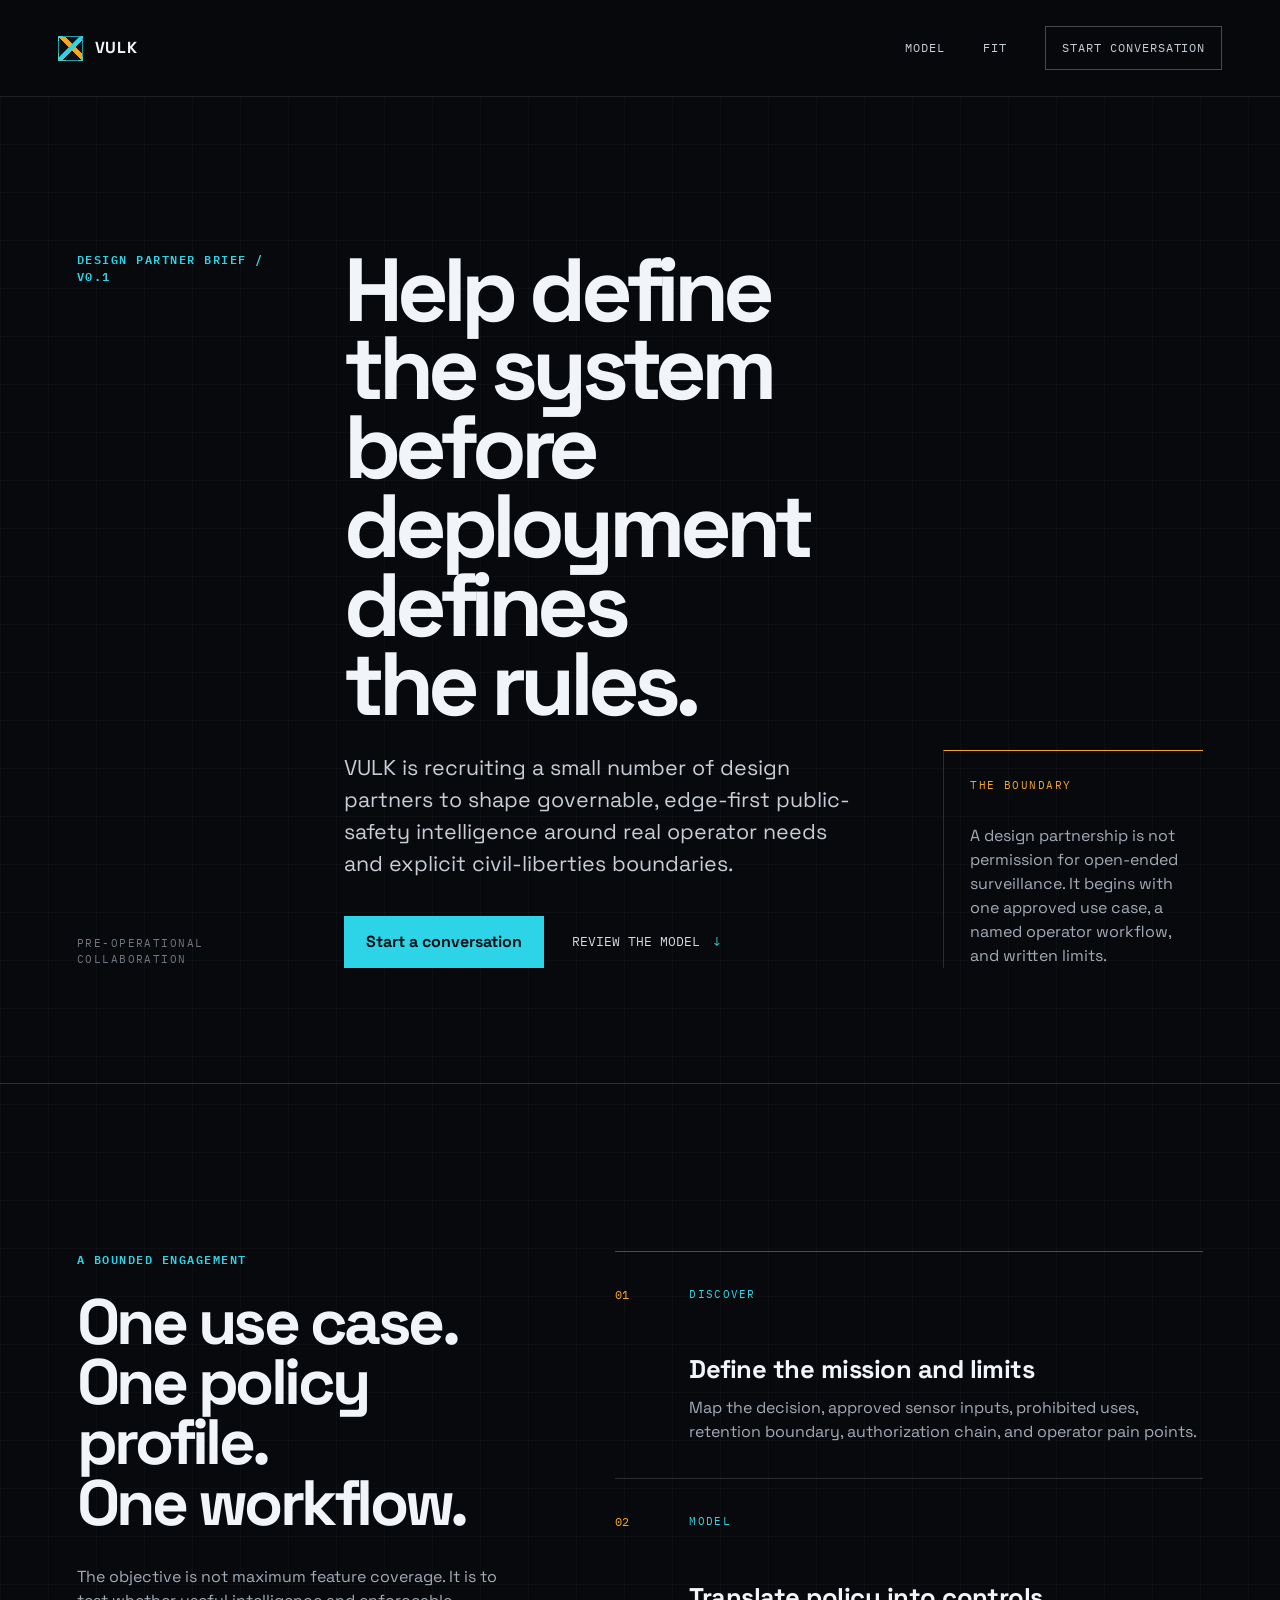
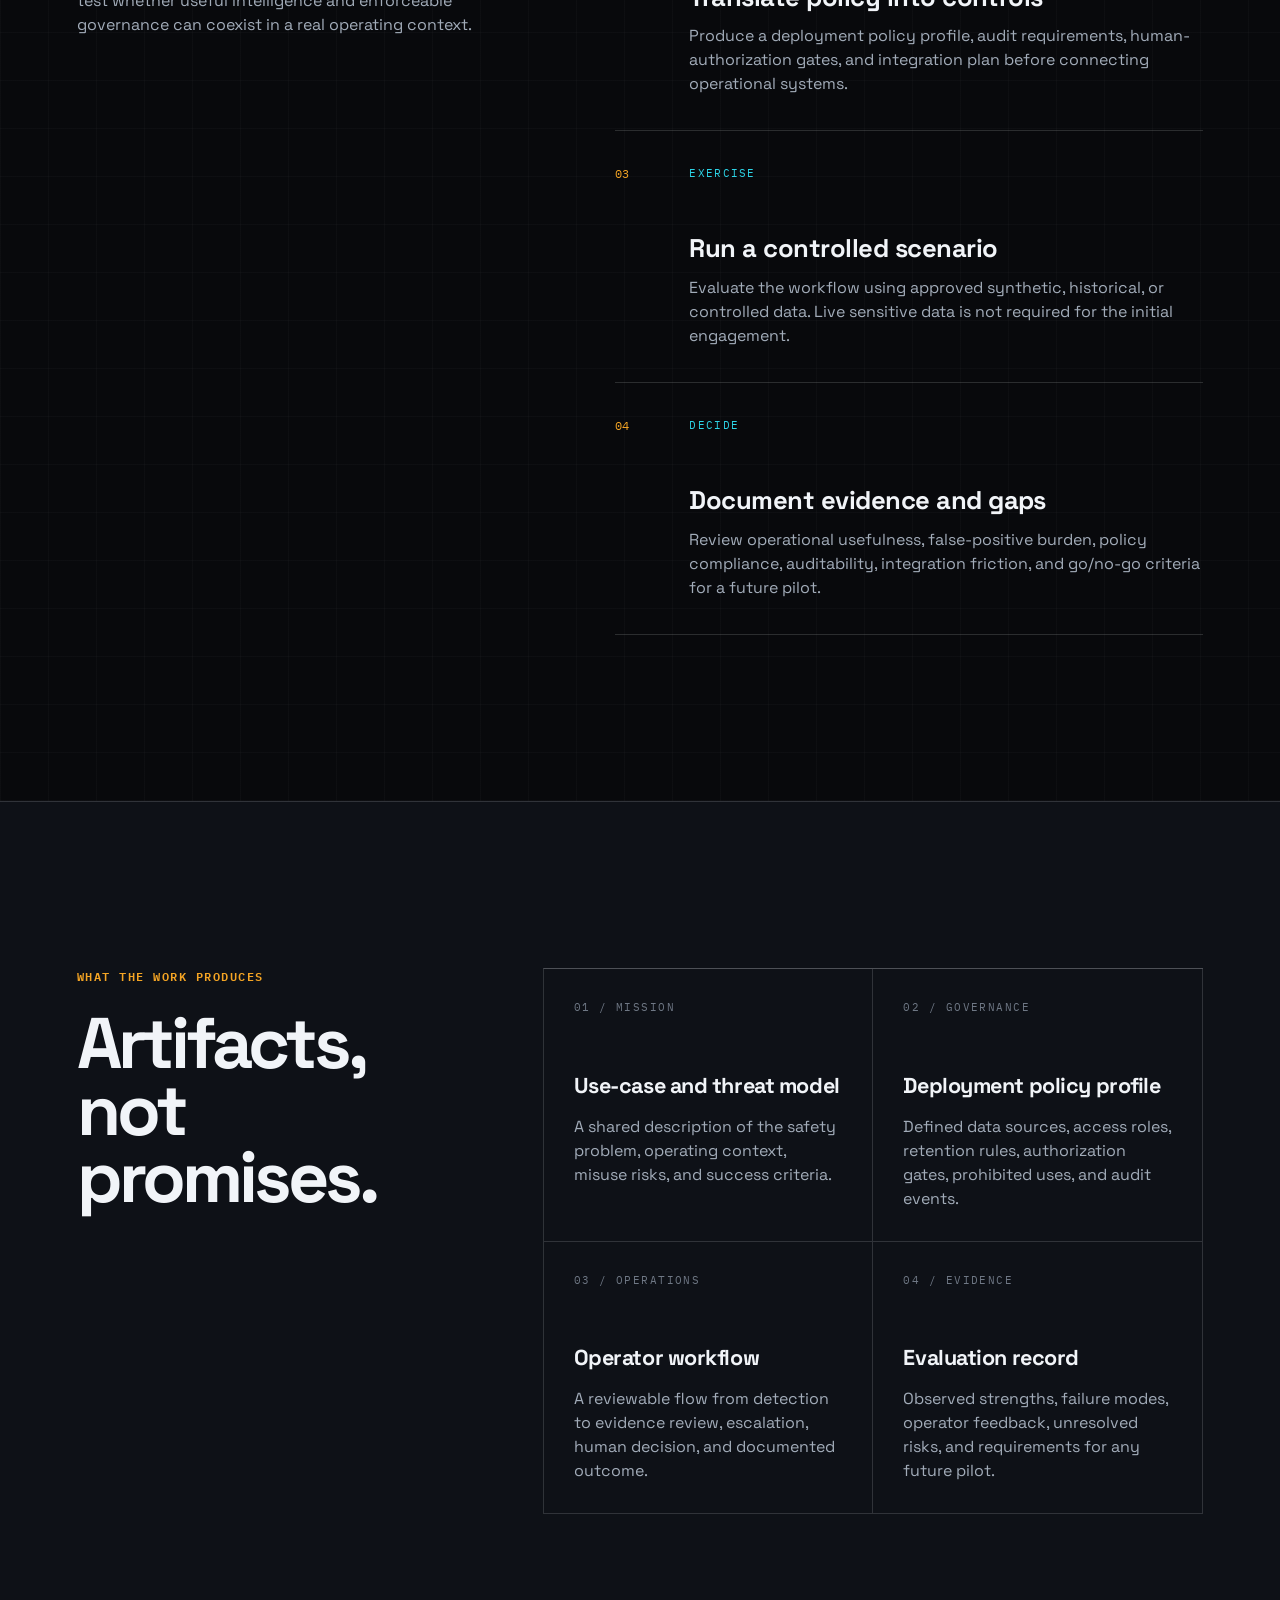
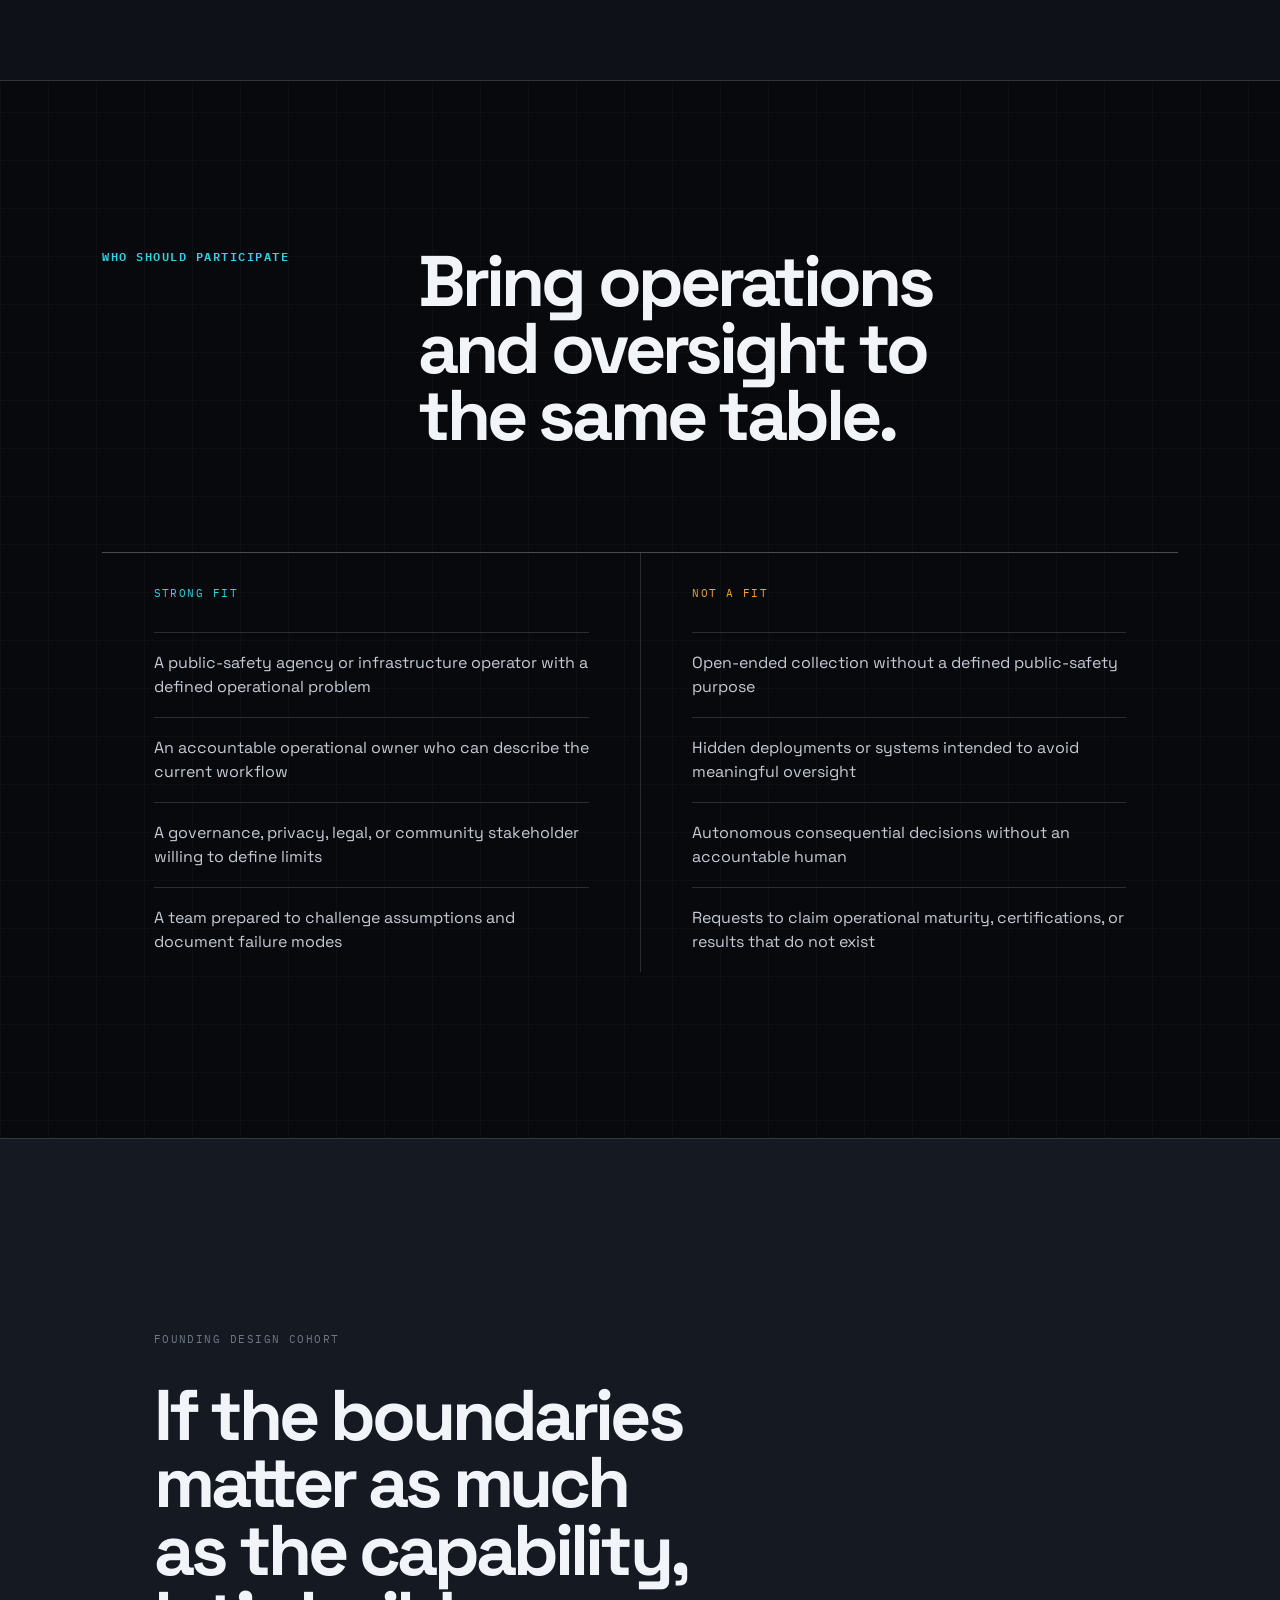
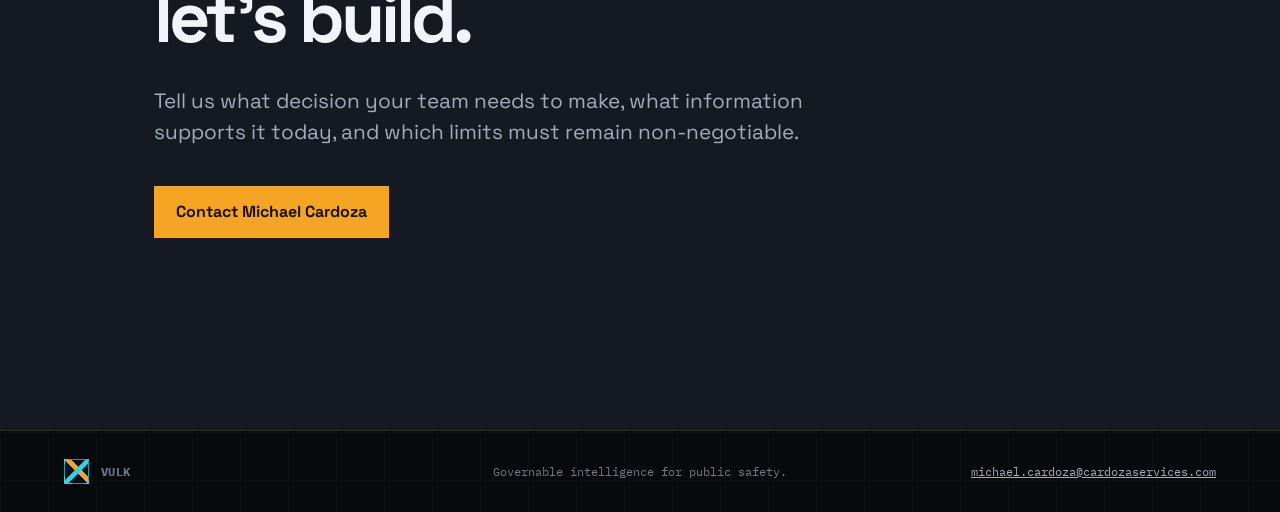
==== design-partner.html @ c5341a6e "Add VULK design partner brief" ====
<!doctype html>
<html lang="en">
  <head>
    <meta charset="utf-8" />
    <meta name="viewport" content="width=device-width, initial-scale=1" />
    <meta
      name="description"
      content="Become a VULK design partner and help define governable, edge-first public-safety intelligence before operational deployment."
    />
    <meta name="theme-color" content="#08090c" />
    <meta property="og:title" content="VULK Design Partner Brief" />
    <meta
      property="og:description"
      content="A bounded design partnership for public-safety intelligence with enforceable policy and human-authorized action."
    />
    <meta property="og:image" content="https://cardoza1991.github.io/vulk-landing/vulk_hero.png" />
    <title>VULK | Design Partner Brief</title>
    <link
      rel="icon"
      href="data:image/svg+xml,%3Csvg xmlns='http://www.w3.org/2000/svg' viewBox='0 0 64 64'%3E%3Crect width='64' height='64' fill='%23080a0e'/%3E%3Cpath d='M8 8 56 56' stroke='%232dd4e7' stroke-width='10'/%3E%3Cpath d='M56 8 8 56' stroke='%23f5a524' stroke-width='10'/%3E%3C/svg%3E"
    />
    <link rel="preconnect" href="https://fonts.googleapis.com" />
    <link rel="preconnect" href="https://fonts.gstatic.com" crossorigin />
    <link
      href="https://fonts.googleapis.com/css2?family=IBM+Plex+Mono:wght@500;600&family=Space+Grotesk:wght@400;500;600;700&display=swap"
      rel="stylesheet"
    />
    <link rel="stylesheet" href="styles.css" />
  </head>
  <body class="brief-page">
    <a class="skip-link" href="#main">Skip to content</a>

    <header class="site-header brief-header">
      <a class="brand" href="./" aria-label="VULK home">
        <span class="brand-mark" aria-hidden="true"></span>
        <span>VULK</span>
      </a>
      <nav aria-label="Brief navigation">
        <a href="#model">Model</a>
        <a href="#fit">Fit</a>
        <a class="nav-cta" href="mailto:michael.cardoza@cardozaservices.com?subject=VULK%20design%20partner">
          Start conversation
        </a>
      </nav>
    </header>

    <main id="main">
      <section class="brief-hero" aria-labelledby="brief-title">
        <div class="brief-kicker">
          <p class="eyebrow">Design Partner Brief / v0.1</p>
          <p class="section-index">PRE-OPERATIONAL COLLABORATION</p>
        </div>
        <div class="brief-intro">
          <h1 id="brief-title">Help define the system before deployment defines the rules.</h1>
          <p>
            VULK is recruiting a small number of design partners to shape governable,
            edge-first public-safety intelligence around real operator needs and explicit
            civil-liberties boundaries.
          </p>
          <div class="hero-actions">
            <a class="primary-cta" href="mailto:michael.cardoza@cardozaservices.com?subject=VULK%20design%20partner">
              Start a conversation
            </a>
            <a class="text-cta" href="#model">Review the model <span>↓</span></a>
          </div>
        </div>
        <aside class="brief-callout" aria-label="Engagement boundary">
          <p class="column-label limit">The boundary</p>
          <p>
            A design partnership is not permission for open-ended surveillance. It begins
            with one approved use case, a named operator workflow, and written limits.
          </p>
        </aside>
      </section>

      <section id="model" class="engagement" aria-labelledby="model-title">
        <div class="engagement-heading">
          <p class="eyebrow">A bounded engagement</p>
          <h2 id="model-title">One use case.<br />One policy profile.<br />One workflow.</h2>
          <p>
            The objective is not maximum feature coverage. It is to test whether useful
            intelligence and enforceable governance can coexist in a real operating context.
          </p>
        </div>

        <ol class="phase-list">
          <li>
            <span>01</span>
            <div>
              <p class="phase-time">DISCOVER</p>
              <h3>Define the mission and limits</h3>
              <p>
                Map the decision, approved sensor inputs, prohibited uses, retention boundary,
                authorization chain, and operator pain points.
              </p>
            </div>
          </li>
          <li>
            <span>02</span>
            <div>
              <p class="phase-time">MODEL</p>
              <h3>Translate policy into controls</h3>
              <p>
                Produce a deployment policy profile, audit requirements, human-authorization
                gates, and integration plan before connecting operational systems.
              </p>
            </div>
          </li>
          <li>
            <span>03</span>
            <div>
              <p class="phase-time">EXERCISE</p>
              <h3>Run a controlled scenario</h3>
              <p>
                Evaluate the workflow using approved synthetic, historical, or controlled data.
                Live sensitive data is not required for the initial engagement.
              </p>
            </div>
          </li>
          <li>
            <span>04</span>
            <div>
              <p class="phase-time">DECIDE</p>
              <h3>Document evidence and gaps</h3>
              <p>
                Review operational usefulness, false-positive burden, policy compliance,
                auditability, integration friction, and go/no-go criteria for a future pilot.
              </p>
            </div>
          </li>
        </ol>
      </section>

      <section class="outputs" aria-labelledby="outputs-title">
        <div>
          <p class="eyebrow amber">What the work produces</p>
          <h2 id="outputs-title">Artifacts, not promises.</h2>
        </div>
        <div class="output-list">
          <article>
            <p class="section-index">01 / MISSION</p>
            <h3>Use-case and threat model</h3>
            <p>A shared description of the safety problem, operating context, misuse risks, and success criteria.</p>
          </article>
          <article>
            <p class="section-index">02 / GOVERNANCE</p>
            <h3>Deployment policy profile</h3>
            <p>Defined data sources, access roles, retention rules, authorization gates, prohibited uses, and audit events.</p>
          </article>
          <article>
            <p class="section-index">03 / OPERATIONS</p>
            <h3>Operator workflow</h3>
            <p>A reviewable flow from detection to evidence review, escalation, human decision, and documented outcome.</p>
          </article>
          <article>
            <p class="section-index">04 / EVIDENCE</p>
            <h3>Evaluation record</h3>
            <p>Observed strengths, failure modes, operator feedback, unresolved risks, and requirements for any future pilot.</p>
          </article>
        </div>
      </section>

      <section id="fit" class="fit" aria-labelledby="fit-title">
        <div class="fit-heading">
          <p class="eyebrow">Who should participate</p>
          <h2 id="fit-title">Bring operations and oversight to the same table.</h2>
        </div>
        <div class="fit-grid">
          <div>
            <p class="column-label good">Strong fit</p>
            <ul>
              <li>A public-safety agency or infrastructure operator with a defined operational problem</li>
              <li>An accountable operational owner who can describe the current workflow</li>
              <li>A governance, privacy, legal, or community stakeholder willing to define limits</li>
              <li>A team prepared to challenge assumptions and document failure modes</li>
            </ul>
          </div>
          <div>
            <p class="column-label limit">Not a fit</p>
            <ul>
              <li>Open-ended collection without a defined public-safety purpose</li>
              <li>Hidden deployments or systems intended to avoid meaningful oversight</li>
              <li>Autonomous consequential decisions without an accountable human</li>
              <li>Requests to claim operational maturity, certifications, or results that do not exist</li>
            </ul>
          </div>
        </div>
      </section>

      <section class="brief-cta" aria-labelledby="cta-title">
        <p class="section-index">FOUNDING DESIGN COHORT</p>
        <h2 id="cta-title">If the boundaries matter as much as the capability, let’s build.</h2>
        <p>
          Tell us what decision your team needs to make, what information supports it today,
          and which limits must remain non-negotiable.
        </p>
        <a class="primary-cta amber-cta" href="mailto:michael.cardoza@cardozaservices.com?subject=VULK%20design%20partner">
          Contact Michael Cardoza
        </a>
      </section>
    </main>

    <footer>
      <a class="brand" href="./" aria-label="VULK home">
        <span class="brand-mark" aria-hidden="true"></span>
        <span>VULK</span>
      </a>
      <p>Governable intelligence for public safety.</p>
      <a href="mailto:michael.cardoza@cardozaservices.com">michael.cardoza@cardozaservices.com</a>
    </footer>
  </body>
</html>
---- styles.css ----
:root {
  color-scheme: dark;
  --bg: #08090c;
  --surface: #0e1117;
  --surface-2: #141922;
  --text: #f1f4f8;
  --muted: #a2acb9;
  --soft: #6f7885;
  --cyan: #2dd4e7;
  --amber: #f5a524;
  --line: rgba(241, 244, 248, 0.15);
  --line-strong: rgba(241, 244, 248, 0.28);
  --display: "Space Grotesk", system-ui, sans-serif;
  --mono: "IBM Plex Mono", ui-monospace, monospace;
}

* {
  box-sizing: border-box;
}

html {
  scroll-behavior: smooth;
}

body {
  margin: 0;
  min-width: 320px;
  background: var(--bg);
  color: var(--text);
  font-family: var(--display);
  line-height: 1.5;
}

a {
  color: inherit;
}

a:focus-visible {
  outline: 2px solid var(--cyan);
  outline-offset: 4px;
}

.skip-link {
  position: fixed;
  top: 12px;
  left: 12px;
  z-index: 100;
  transform: translateY(-150%);
  background: var(--text);
  color: var(--bg);
  padding: 10px 14px;
  text-decoration: none;
}

.skip-link:focus {
  transform: translateY(0);
}

.site-header {
  position: absolute;
  inset: 0 0 auto;
  z-index: 10;
  display: flex;
  align-items: center;
  justify-content: space-between;
  gap: 32px;
  padding: 26px clamp(20px, 4.5vw, 72px);
  border-bottom: 1px solid rgba(241, 244, 248, 0.1);
}

.brand {
  display: inline-flex;
  align-items: center;
  gap: 12px;
  font-weight: 700;
  letter-spacing: 0.04em;
  text-decoration: none;
}

.brand-mark {
  width: 25px;
  height: 25px;
  border: 1px solid rgba(45, 212, 231, 0.7);
  background:
    linear-gradient(135deg, transparent 0 43%, var(--cyan) 44% 57%, transparent 58%),
    linear-gradient(45deg, transparent 0 49%, var(--amber) 50% 63%, transparent 64%),
    #0b1015;
}

nav {
  display: flex;
  align-items: center;
  gap: clamp(18px, 3vw, 38px);
}

nav a {
  color: #c7ced8;
  font-family: var(--mono);
  font-size: 0.76rem;
  letter-spacing: 0.08em;
  text-decoration: none;
  text-transform: uppercase;
}

nav a:hover {
  color: var(--text);
}

.nav-cta {
  min-height: 44px;
  display: inline-flex;
  align-items: center;
  border: 1px solid var(--line-strong);
  padding: 0 16px;
}

.hero {
  position: relative;
  min-height: 100svh;
  display: grid;
  grid-template-columns: minmax(0, 1.08fr) minmax(420px, 0.92fr);
  grid-template-rows: 1fr auto;
  border-bottom: 1px solid var(--line);
  overflow: hidden;
}

.hero-copy {
  position: relative;
  z-index: 3;
  display: flex;
  flex-direction: column;
  justify-content: center;
  max-width: 900px;
  padding: 150px clamp(22px, 5vw, 84px) 72px;
}

.hero-image {
  position: absolute;
  inset: 0 0 0 44%;
  z-index: 0;
  overflow: hidden;
}

.hero-image::after {
  position: absolute;
  inset: 0;
  content: "";
  background:
    linear-gradient(90deg, var(--bg) 0%, rgba(8, 9, 12, 0.92) 16%, rgba(8, 9, 12, 0.22) 58%, rgba(8, 9, 12, 0.08)),
    linear-gradient(0deg, rgba(8, 9, 12, 0.86), transparent 30%);
}

.hero-image img {
  width: 100%;
  height: 100%;
  object-fit: cover;
  object-position: 56% center;
  filter: contrast(1.05) saturate(0.92);
}

.scanline {
  position: absolute;
  inset: 0;
  z-index: 2;
  background: repeating-linear-gradient(0deg, rgba(255,255,255,0.025) 0 1px, transparent 1px 5px);
  opacity: 0.55;
  pointer-events: none;
}

.eyebrow,
.section-index,
.column-label {
  font-family: var(--mono);
  letter-spacing: 0.13em;
  text-transform: uppercase;
}

.eyebrow {
  margin: 0 0 24px;
  color: var(--cyan);
  font-size: 0.72rem;
  font-weight: 600;
}

.eyebrow.amber {
  color: var(--amber);
}

h1,
h2,
h3,
p {
  margin-top: 0;
}

h1 {
  max-width: 10ch;
  margin-bottom: 28px;
  font-size: clamp(4rem, 8vw, 8.8rem);
  line-height: 0.88;
  letter-spacing: -0.065em;
  text-wrap: balance;
}

h2 {
  margin-bottom: 0;
  font-size: clamp(2.6rem, 5.6vw, 6.3rem);
  line-height: 0.94;
  letter-spacing: -0.055em;
  text-wrap: balance;
}

h3 {
  margin-bottom: 8px;
  font-size: clamp(1.05rem, 1.7vw, 1.35rem);
  letter-spacing: -0.02em;
}

.hero-lede {
  max-width: 660px;
  margin-bottom: 16px;
  color: #d0d6df;
  font-size: clamp(1.08rem, 1.8vw, 1.35rem);
}

.hero-proof {
  margin-bottom: 34px;
  color: var(--amber);
  font-family: var(--mono);
  font-size: clamp(0.84rem, 1.25vw, 1rem);
}

.hero-actions,
.partner-actions {
  display: flex;
  align-items: center;
  flex-wrap: wrap;
  gap: 20px 28px;
}

.primary-cta {
  min-height: 52px;
  display: inline-flex;
  align-items: center;
  justify-content: center;
  background: var(--cyan);
  color: #031014;
  padding: 0 22px;
  font-weight: 700;
  text-decoration: none;
  transition: background 160ms ease, transform 160ms ease;
}

.primary-cta:hover,
.primary-cta:focus-visible {
  background: #7ce8f2;
  transform: translateY(-2px);
}

.text-cta {
  color: #d4dae2;
  font-family: var(--mono);
  font-size: 0.83rem;
  text-decoration: none;
  text-transform: uppercase;
}

.text-cta span {
  color: var(--cyan);
  margin-left: 5px;
}

.text-cta:hover {
  color: var(--text);
}

.control-strip {
  position: relative;
  z-index: 4;
  grid-column: 1 / -1;
  display: grid;
  grid-template-columns: repeat(4, 1fr);
  margin: 0;
  padding: 0 clamp(22px, 5vw, 84px);
  border-top: 1px solid var(--line);
  background: rgba(8, 9, 12, 0.9);
  list-style: none;
}

.control-strip li {
  min-height: 80px;
  display: flex;
  align-items: center;
  gap: 12px;
  border-right: 1px solid var(--line);
  padding: 18px clamp(12px, 2vw, 28px);
  color: #c5ccd5;
  font-family: var(--mono);
  font-size: 0.72rem;
  letter-spacing: 0.08em;
  text-transform: uppercase;
}

.control-strip li:first-child {
  border-left: 1px solid var(--line);
}

.control-strip span {
  color: var(--amber);
}

.principles,
.boundaries {
  display: grid;
  grid-template-columns: minmax(240px, 0.38fr) minmax(0, 1fr);
  gap: clamp(48px, 8vw, 140px);
  padding: clamp(90px, 12vw, 170px) clamp(22px, 6vw, 96px);
}

.section-label {
  display: flex;
  flex-direction: column;
  justify-content: space-between;
  min-height: 190px;
}

.section-index {
  margin: 0;
  color: var(--soft);
  font-size: 0.7rem;
}

.principles-content h2 {
  max-width: 12ch;
  margin-bottom: clamp(60px, 8vw, 110px);
}

.rule-list {
  border-top: 1px solid var(--line-strong);
}

.rule-list article {
  display: grid;
  grid-template-columns: 56px 1fr;
  gap: 22px;
  padding: 28px 0;
  border-bottom: 1px solid var(--line);
}

.rule-list article > span {
  color: var(--amber);
  font-family: var(--mono);
  font-size: 0.72rem;
}

.rule-list p {
  max-width: 690px;
  margin-bottom: 0;
  color: var(--muted);
}

.boundaries {
  border-block: 1px solid var(--line);
  background: var(--surface);
}

.boundaries-heading h2 {
  max-width: 10ch;
}

.boundary-columns {
  display: grid;
  grid-template-columns: repeat(2, minmax(0, 1fr));
  align-self: end;
  border-top: 1px solid var(--line-strong);
}

.boundary-columns > div {
  padding: 28px clamp(0px, 3vw, 42px) 0;
}

.boundary-columns > div + div {
  border-left: 1px solid var(--line);
}

.column-label {
  margin-bottom: 30px;
  font-size: 0.7rem;
}

.column-label.good {
  color: var(--cyan);
}

.column-label.limit {
  color: var(--amber);
}

.boundary-columns ul {
  margin: 0;
  padding: 0;
  list-style: none;
}

.boundary-columns li {
  position: relative;
  padding: 17px 0 17px 24px;
  border-top: 1px solid var(--line);
  color: #c4cbd5;
}

.boundary-columns li::before {
  position: absolute;
  top: 23px;
  left: 0;
  width: 8px;
  height: 8px;
  content: "";
  border: 1px solid currentColor;
}

.partner {
  padding: clamp(100px, 14vw, 210px) clamp(22px, 11vw, 180px);
}

.partner h2 {
  max-width: 13ch;
  margin: 34px 0;
}

.partner > p:not(.section-index) {
  max-width: 760px;
  margin-bottom: 38px;
  color: var(--muted);
  font-size: clamp(1.05rem, 1.8vw, 1.3rem);
}

.amber-cta {
  background: var(--amber);
  color: #1a1004;
}

.amber-cta:hover,
.amber-cta:focus-visible {
  background: #ffc15c;
}

footer {
  display: grid;
  grid-template-columns: 1fr auto 1fr;
  align-items: center;
  gap: 24px;
  padding: 28px clamp(22px, 5vw, 72px);
  border-top: 1px solid var(--line);
  color: var(--soft);
  font-family: var(--mono);
  font-size: 0.72rem;
}

footer p {
  margin: 0;
  text-align: center;
}

footer > a:last-child {
  justify-self: end;
  color: var(--muted);
}

@media (max-width: 900px) {
  .site-header nav > a:not(.nav-cta) {
    display: none;
  }

  .hero {
    grid-template-columns: 1fr;
  }

  .hero-copy {
    min-height: 88svh;
    padding-top: 130px;
  }

  .hero-image {
    inset: 0 0 0 20%;
    opacity: 0.58;
  }

  .hero-image::after {
    background: linear-gradient(90deg, var(--bg) 0%, rgba(8,9,12,0.84) 44%, rgba(8,9,12,0.3));
  }

  .control-strip {
    grid-template-columns: repeat(2, 1fr);
  }

  .control-strip li:nth-child(3) {
    border-left: 1px solid var(--line);
  }

  .control-strip li:nth-child(n+3) {
    border-top: 1px solid var(--line);
  }

  .principles,
  .boundaries {
    grid-template-columns: 1fr;
  }

  .section-label {
    min-height: auto;
    gap: 18px;
  }

  .boundary-columns {
    margin-top: 30px;
  }
}

@media (max-width: 620px) {
  .site-header {
    padding-inline: 18px;
  }

  .nav-cta {
    padding-inline: 12px;
    font-size: 0.68rem;
  }

  h1 {
    font-size: clamp(3.65rem, 18vw, 5.7rem);
  }

  .hero-copy {
    padding-inline: 18px;
  }

  .hero-image {
    inset: 0;
  }

  .hero-actions,
  .partner-actions {
    align-items: stretch;
    flex-direction: column;
  }

  .primary-cta {
    width: 100%;
    text-align: center;
  }

  .control-strip {
    grid-template-columns: 1fr;
    padding-inline: 18px;
  }

  .control-strip li,
  .control-strip li:nth-child(3) {
    border-left: 1px solid var(--line);
    border-top: 1px solid var(--line);
  }

  .control-strip li:first-child {
    border-top: 0;
  }

  .boundary-columns {
    grid-template-columns: 1fr;
  }

  .boundary-columns > div {
    padding-inline: 0;
  }

  .boundary-columns > div + div {
    margin-top: 52px;
    border-left: 0;
  }

  .rule-list article {
    grid-template-columns: 38px 1fr;
    gap: 12px;
  }

  footer {
    grid-template-columns: 1fr;
  }

  footer p {
    text-align: left;
  }

  footer > a:last-child {
    justify-self: start;
  }
}

@media (prefers-reduced-motion: reduce) {
  html {
    scroll-behavior: auto;
  }

  *,
  *::before,
  *::after {
    transition-duration: 0.01ms !important;
  }
}

/* Design partner brief */
.brief-page {
  background:
    linear-gradient(rgba(241, 244, 248, 0.025) 1px, transparent 1px),
    linear-gradient(90deg, rgba(241, 244, 248, 0.025) 1px, transparent 1px),
    var(--bg);
  background-size: 48px 48px;
}

.brief-header {
  position: relative;
  background: rgba(8, 9, 12, 0.96);
}

.brief-hero {
  display: grid;
  grid-template-columns: minmax(190px, 0.32fr) minmax(0, 1fr) minmax(260px, 0.38fr);
  gap: clamp(36px, 6vw, 96px);
  align-items: end;
  min-height: calc(100svh - 98px);
  padding: clamp(90px, 12vw, 170px) clamp(22px, 6vw, 96px) clamp(70px, 9vw, 120px);
  border-bottom: 1px solid var(--line);
}

.brief-kicker {
  align-self: stretch;
  display: flex;
  flex-direction: column;
  justify-content: space-between;
}

.brief-intro h1 {
  max-width: 11ch;
  font-size: clamp(3.8rem, 7vw, 8rem);
}

.brief-intro > p {
  max-width: 760px;
  margin-bottom: 36px;
  color: #c7ced8;
  font-size: clamp(1.08rem, 1.7vw, 1.34rem);
}

.brief-callout {
  align-self: end;
  padding: 26px 0 0 26px;
  border-top: 1px solid var(--amber);
  border-left: 1px solid var(--line);
}

.brief-callout p:last-child {
  margin-bottom: 0;
  color: var(--muted);
}

.engagement {
  display: grid;
  grid-template-columns: minmax(280px, 0.72fr) minmax(0, 1fr);
  gap: clamp(60px, 9vw, 150px);
  padding: clamp(100px, 13vw, 190px) clamp(22px, 6vw, 96px);
}

.engagement-heading {
  position: sticky;
  top: 36px;
  align-self: start;
}

.engagement-heading h2 {
  max-width: 11ch;
  margin-bottom: 32px;
  font-size: clamp(2.8rem, 5vw, 5.7rem);
}

.engagement-heading > p:last-child {
  max-width: 580px;
  color: var(--muted);
}

.phase-list {
  margin: 0;
  padding: 0;
  border-top: 1px solid var(--line-strong);
  list-style: none;
}

.phase-list li {
  display: grid;
  grid-template-columns: 52px 1fr;
  gap: 22px;
  min-height: 220px;
  padding: 34px 0;
  border-bottom: 1px solid var(--line);
}

.phase-list li > span {
  color: var(--amber);
  font-family: var(--mono);
  font-size: 0.72rem;
}

.phase-time {
  margin-bottom: 48px;
  color: var(--cyan);
  font-family: var(--mono);
  font-size: 0.68rem;
  letter-spacing: 0.12em;
}

.phase-list h3 {
  font-size: clamp(1.35rem, 2vw, 1.8rem);
}

.phase-list li p:last-child {
  max-width: 680px;
  margin-bottom: 0;
  color: var(--muted);
}

.outputs {
  display: grid;
  grid-template-columns: minmax(280px, 0.55fr) minmax(0, 1fr);
  gap: clamp(50px, 8vw, 130px);
  padding: clamp(100px, 13vw, 180px) clamp(22px, 6vw, 96px);
  border-block: 1px solid var(--line);
  background: var(--surface);
}

.outputs > div:first-child h2 {
  max-width: 9ch;
}

.output-list {
  display: grid;
  grid-template-columns: repeat(2, minmax(0, 1fr));
  border-top: 1px solid var(--line-strong);
  border-left: 1px solid var(--line);
}

.output-list article {
  min-height: 260px;
  padding: 30px;
  border-right: 1px solid var(--line);
  border-bottom: 1px solid var(--line);
}

.output-list h3 {
  margin: 54px 0 12px;
}

.output-list article > p:last-child {
  margin-bottom: 0;
  color: var(--muted);
}

.fit {
  padding: clamp(100px, 13vw, 180px) clamp(22px, 8vw, 130px);
}

.fit-heading {
  display: grid;
  grid-template-columns: 0.35fr 1fr;
  gap: 50px;
  align-items: start;
  margin-bottom: clamp(60px, 8vw, 110px);
}

.fit-heading h2 {
  max-width: 12ch;
}

.fit-grid {
  display: grid;
  grid-template-columns: repeat(2, minmax(0, 1fr));
  border-top: 1px solid var(--line-strong);
}

.fit-grid > div {
  padding: 32px clamp(0px, 4vw, 56px) 0;
}

.fit-grid > div + div {
  border-left: 1px solid var(--line);
}

.fit-grid ul {
  margin: 0;
  padding: 0;
  list-style: none;
}

.fit-grid li {
  padding: 18px 0;
  border-top: 1px solid var(--line);
  color: #c4cbd5;
}

.brief-cta {
  padding: clamp(110px, 15vw, 220px) clamp(22px, 12vw, 200px);
  border-top: 1px solid var(--line);
  background: var(--surface-2);
}

.brief-cta h2 {
  max-width: 13ch;
  margin: 34px 0;
}

.brief-cta > p:not(.section-index) {
  max-width: 720px;
  margin-bottom: 38px;
  color: var(--muted);
  font-size: clamp(1.05rem, 1.8vw, 1.3rem);
}

@media (max-width: 1000px) {
  .brief-hero {
    grid-template-columns: 1fr;
    min-height: auto;
  }

  .brief-kicker {
    min-height: 80px;
  }

  .brief-callout {
    max-width: 600px;
  }

  .engagement,
  .outputs {
    grid-template-columns: 1fr;
  }

  .engagement-heading {
    position: static;
  }

  .fit-heading {
    grid-template-columns: 1fr;
  }
}

@media (max-width: 680px) {
  .brief-hero {
    padding-inline: 18px;
  }

  .brief-intro h1 {
    font-size: clamp(3.4rem, 16vw, 5.3rem);
  }

  .output-list,
  .fit-grid {
    grid-template-columns: 1fr;
  }

  .output-list article {
    min-height: 220px;
  }

  .fit-grid > div {
    padding-inline: 0;
  }

  .fit-grid > div + div {
    margin-top: 50px;
    border-left: 0;
  }
}
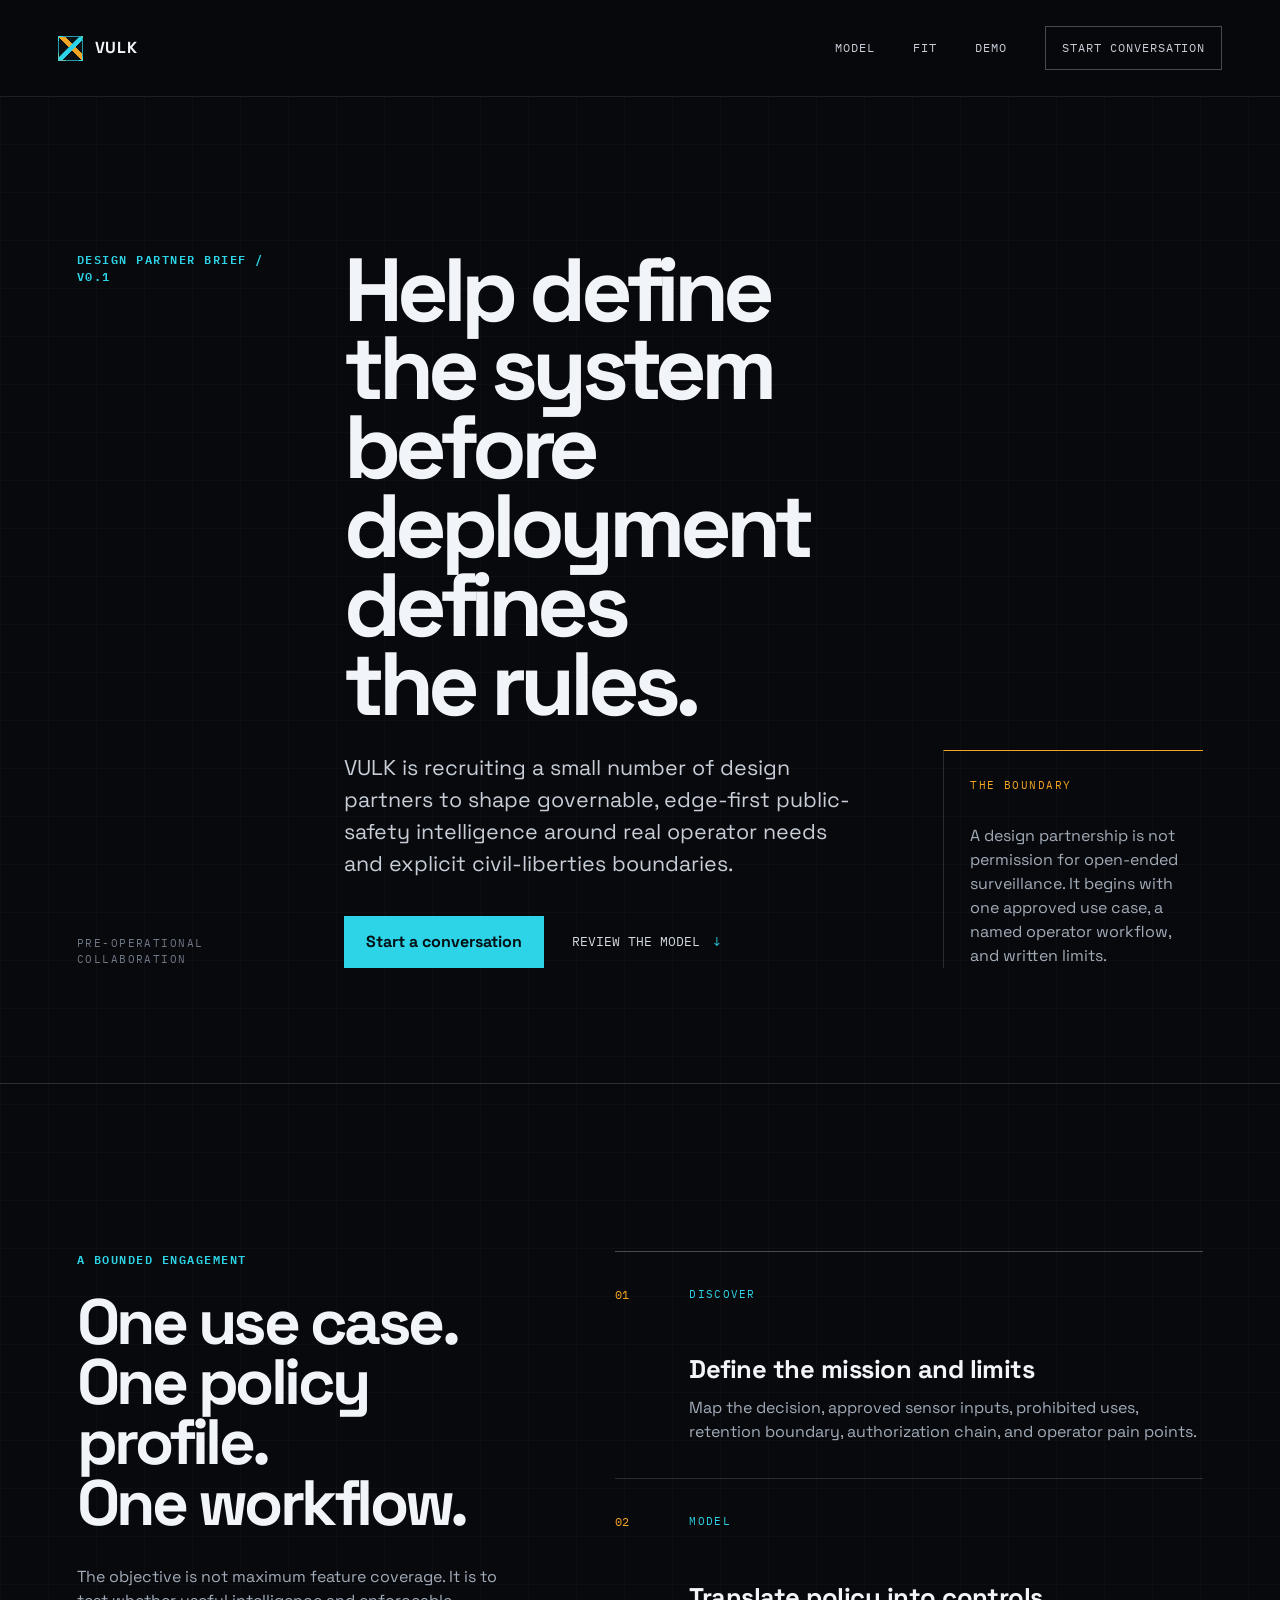
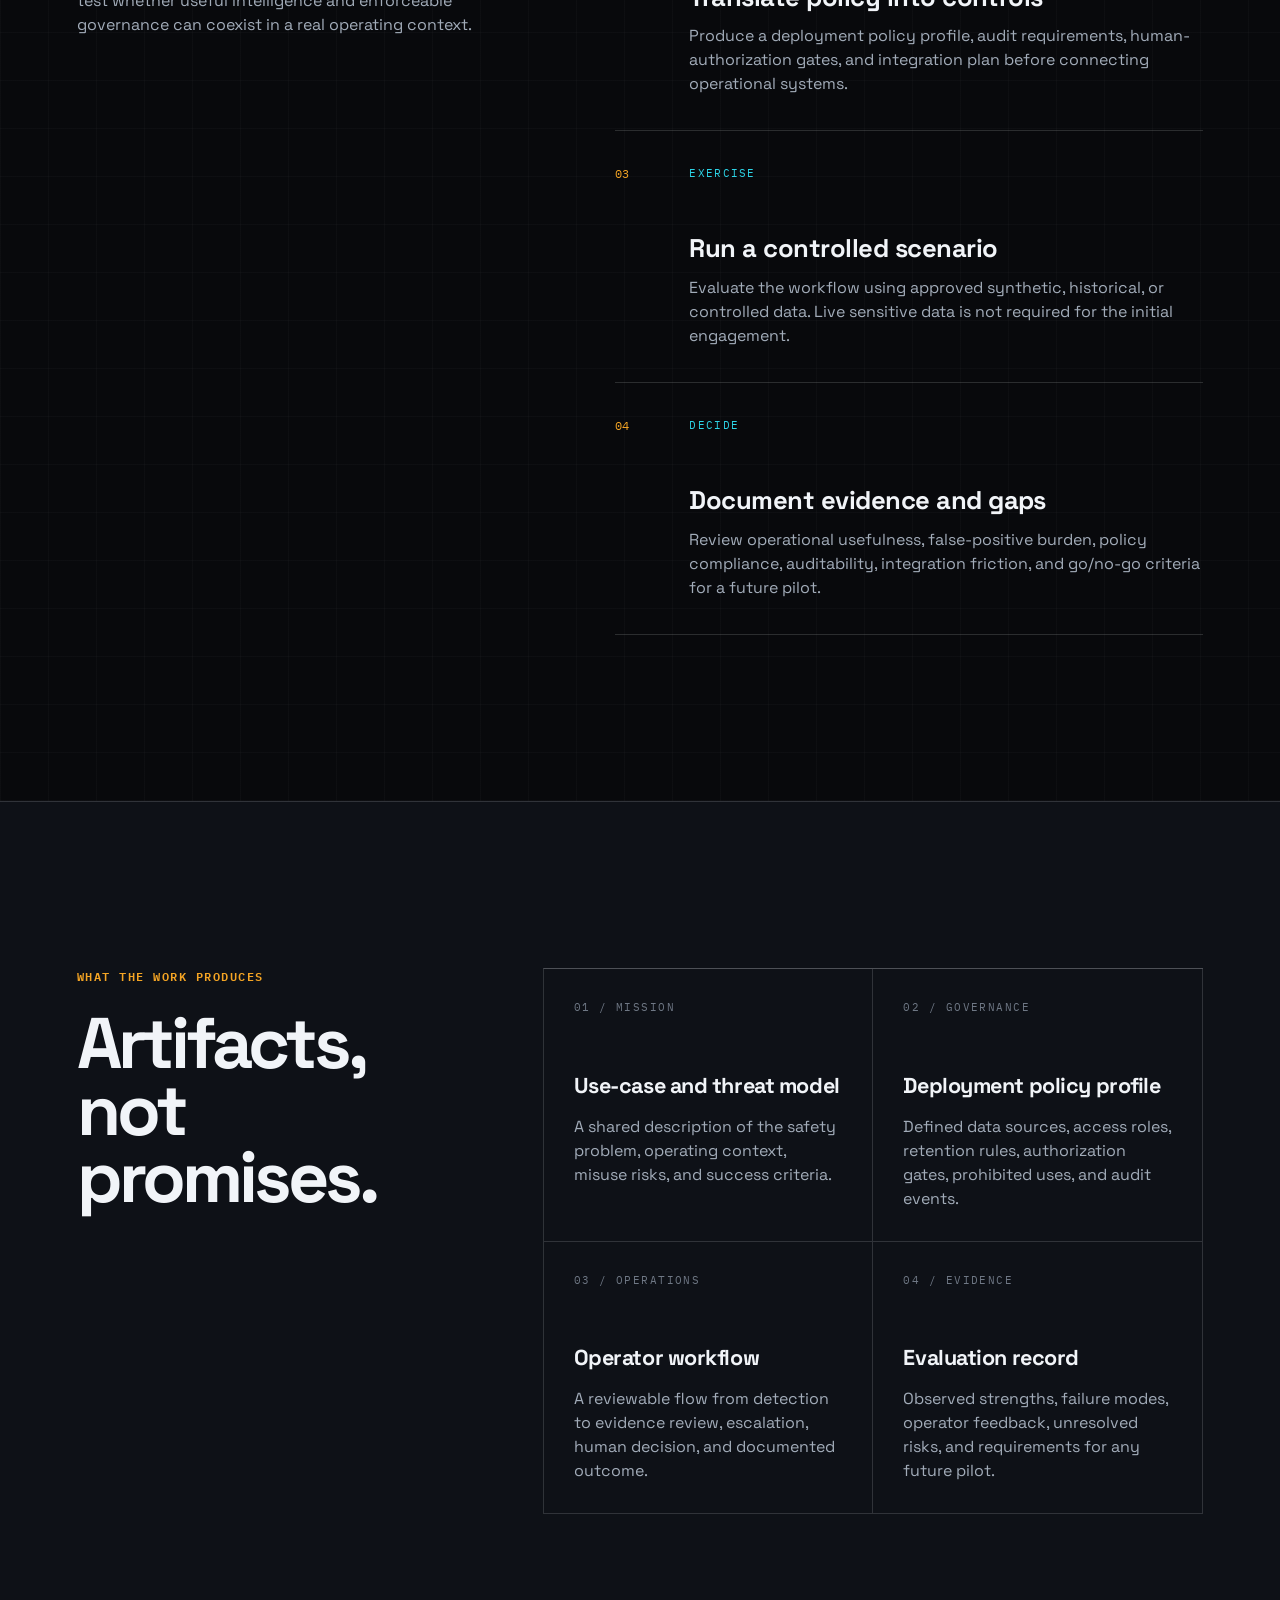
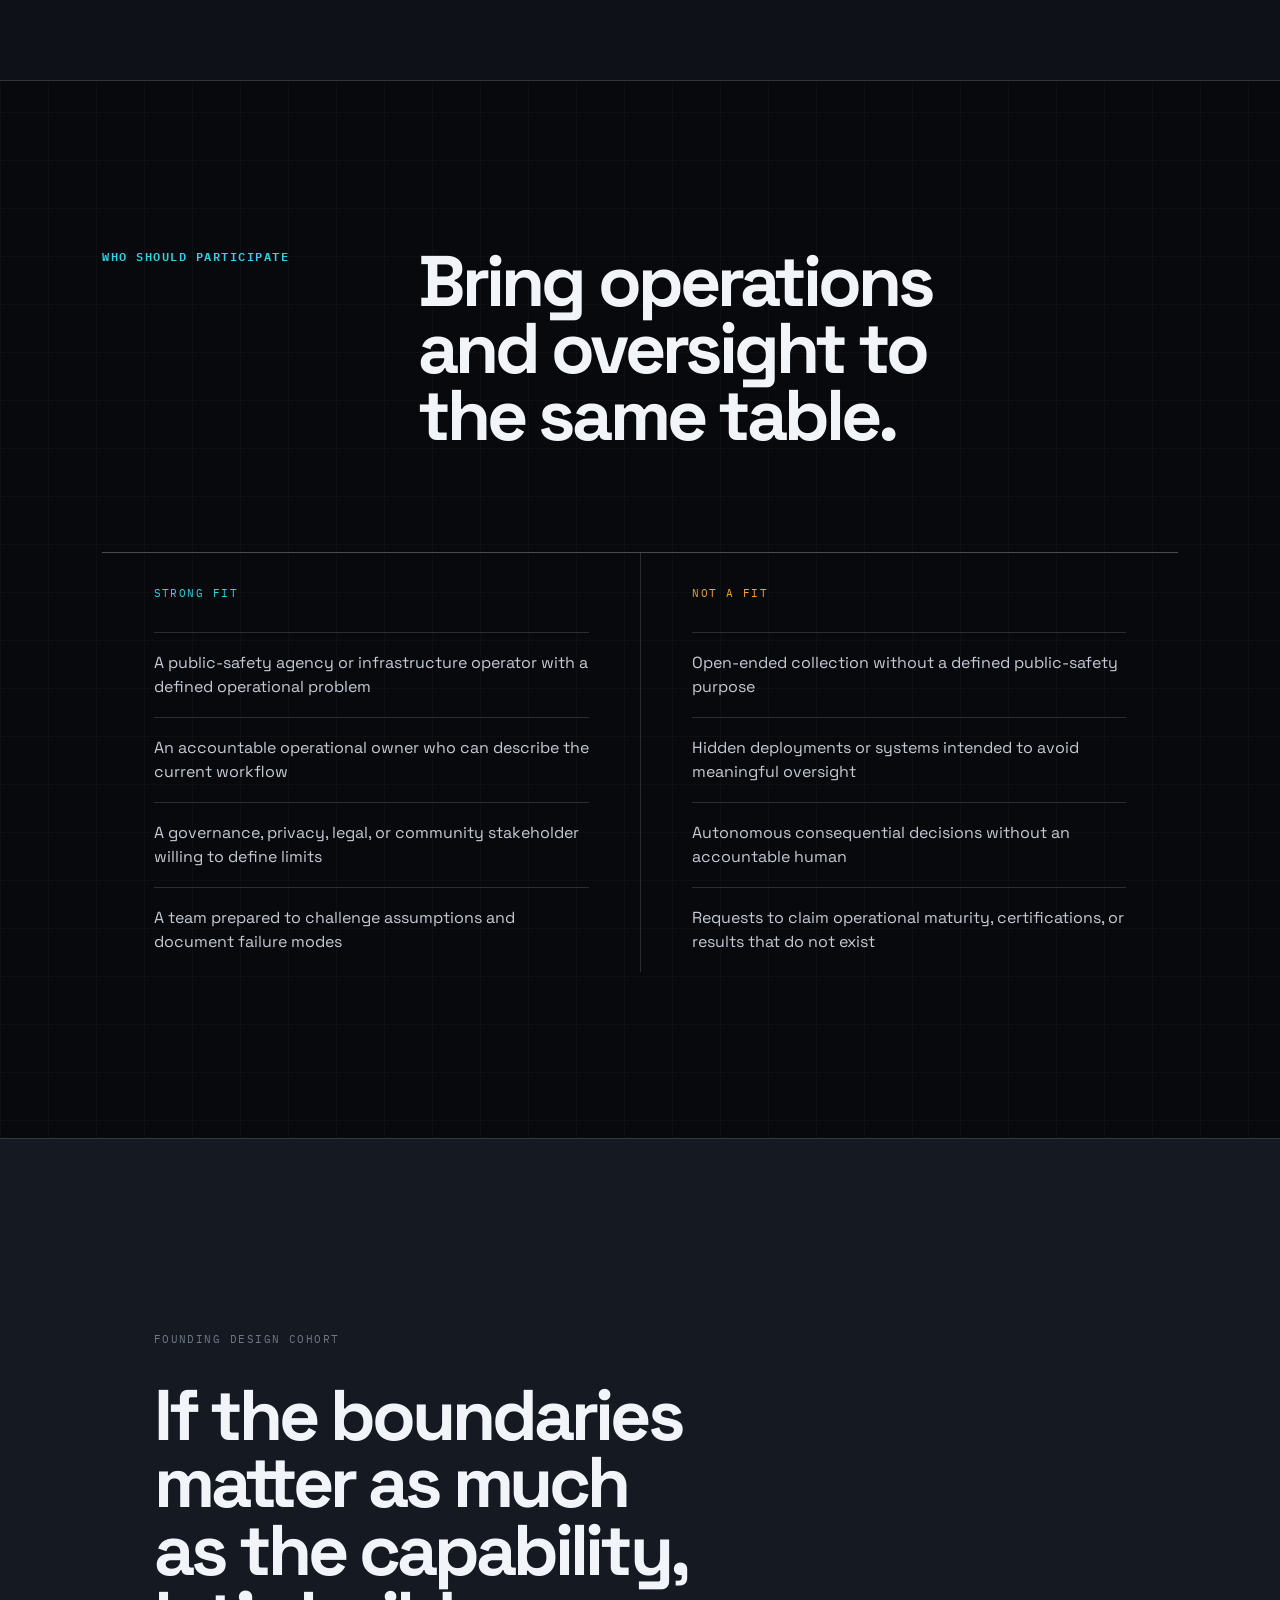
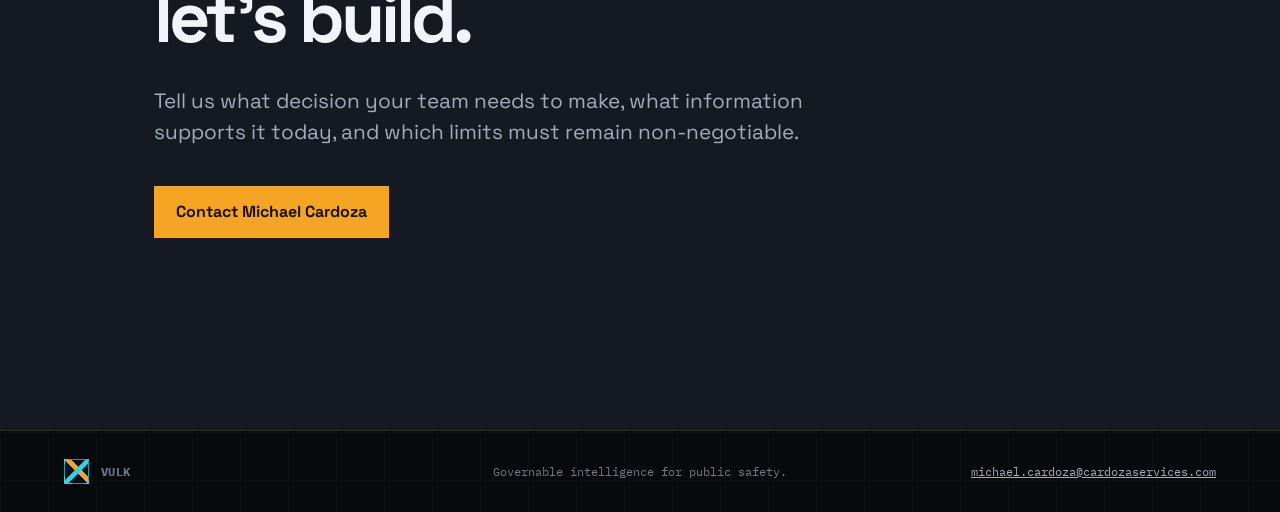
==== commit 4100e427: "[verified] Add VULK governance console demo" ====
--- a/design-partner.html
+++ b/design-partner.html
@@ -38,6 +38,7 @@
       <nav aria-label="Brief navigation">
         <a href="#model">Model</a>
         <a href="#fit">Fit</a>
+        <a href="demo.html">Demo</a>
         <a class="nav-cta" href="mailto:michael.cardoza@cardozaservices.com?subject=VULK%20design%20partner">
           Start conversation
         </a>
